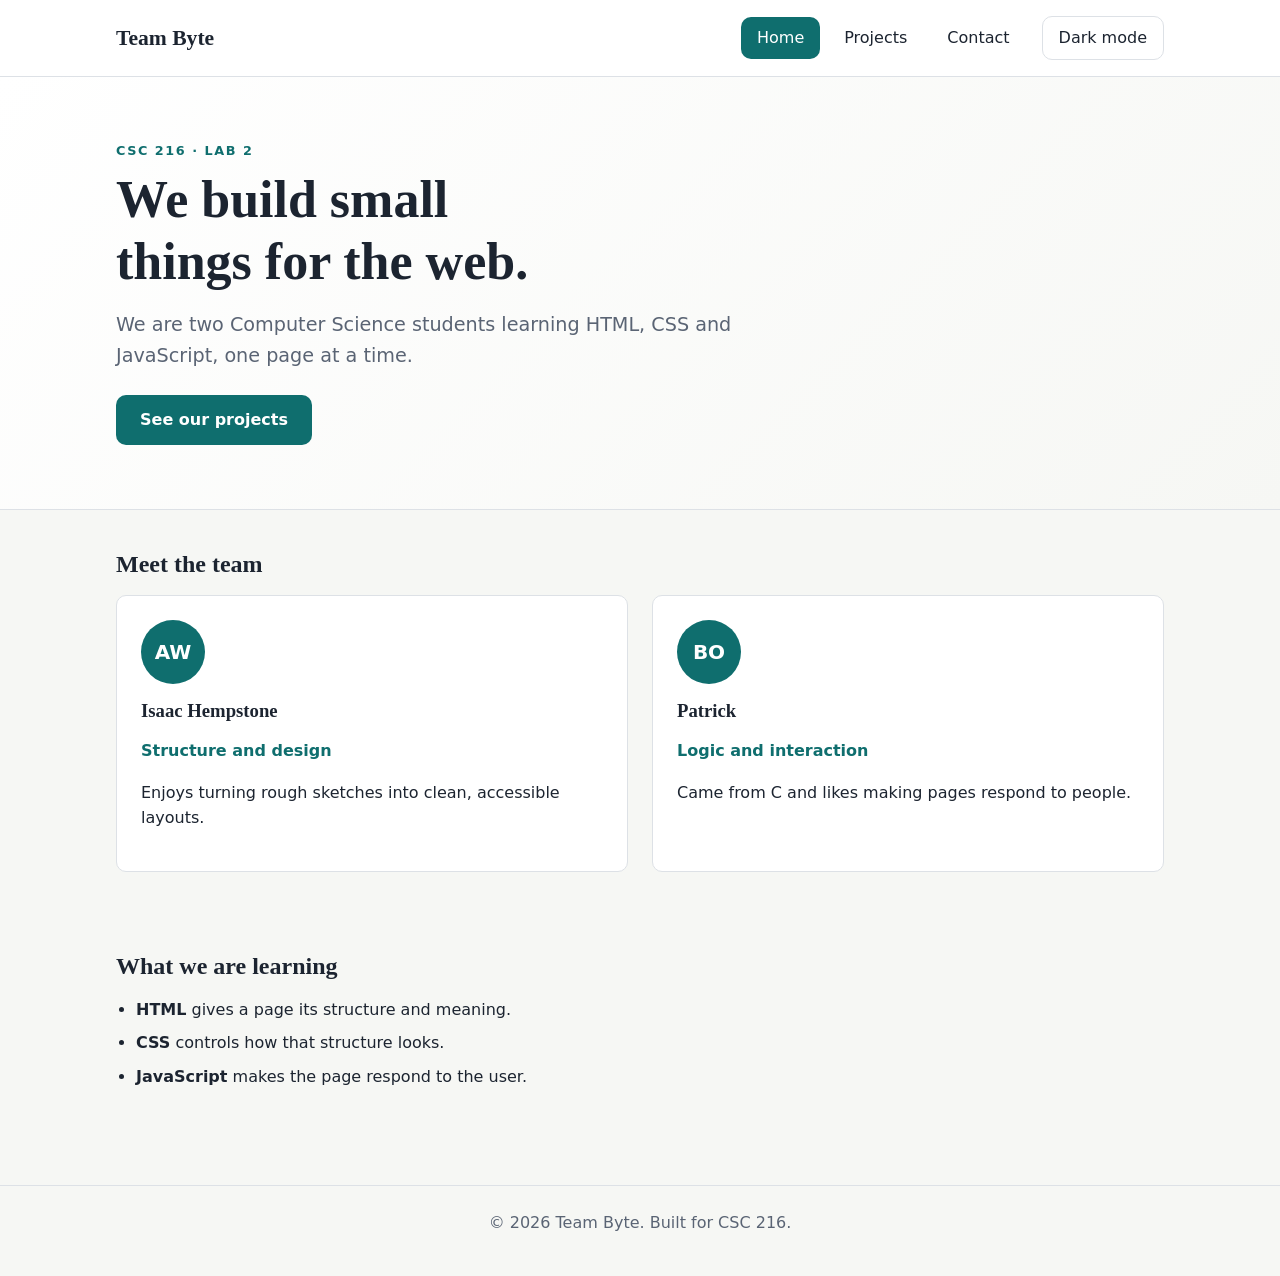
==== index.html @ 72053ac8 "Describe your changes" ====
<!doctype html>
<html lang="en">
  <head>
    <meta charset="UTF-8" />
    <meta name="viewport" content="width=device-width, initial-scale=1.0" />
    <meta
      name="description"
      content="Team Byte: a CSC 216 web development pair."
    />
    <title>Home | Team Byte</title>
    <link rel="stylesheet" href="styles.css" />
    <script src="script.js" defer></script>
  </head>
  <body>
    <a class="skip-link" href="#main">Skip to main content</a>

    <header class="site-header">
      <div class="container header-inner">
        <a class="logo" href="index.html">Team Byte</a>
        <button
          class="nav-toggle"
          type="button"
          aria-expanded="false"
          aria-controls="site-nav"
        >
          Menu
        </button>
        <nav id="site-nav" class="site-nav" aria-label="Main">
          <ul>
            <li><a href="index.html" aria-current="page">Home</a></li>
            <li><a href="projects.html">Projects</a></li>
            <li><a href="contact.html">Contact</a></li>
          </ul>
        </nav>
        <button class="theme-toggle" type="button" aria-pressed="false">
          Dark mode
        </button>
      </div>
    </header>

    <main id="main">
      <section class="hero">
        <div class="container">
          <p class="eyebrow">CSC 216 · Lab 2</p>
          <h1>We build small things for the web.</h1>
          <p class="lead">
            We are two Computer Science students learning HTML, CSS and
            JavaScript, one page at a time.
          </p>
          <a class="button" href="projects.html">See our projects</a>
        </div>
      </section>

      <section class="container section" aria-labelledby="team-heading">
        <h2 id="team-heading">Meet the team</h2>
        <div class="team-grid">
          <article class="card">
            <div class="avatar" aria-hidden="true">AW</div>
            <h3>Isaac Hempstone</h3>
            <p class="role">Structure and design</p>
            <p>Enjoys turning rough sketches into clean, accessible layouts.</p>
          </article>
          <article class="card">
            <div class="avatar" aria-hidden="true">BO</div>
            <h3>Patrick</h3>
            <p class="role">Logic and interaction</p>
            <p>Came from C and likes making pages respond to people.</p>
          </article>
        </div>
      </section>

      <section class="container section" aria-labelledby="learning-heading">
        <h2 id="learning-heading">What we are learning</h2>
        <ul class="skill-list">
          <li><strong>HTML</strong> gives a page its structure and meaning.</li>
          <li><strong>CSS</strong> controls how that structure looks.</li>
          <li>
            <strong>JavaScript</strong> makes the page respond to the user.
          </li>
        </ul>
      </section>
    </main>

    <footer class="site-footer">
      <div class="container">
        <p>© <span id="year">2026</span> Team Byte. Built for CSC 216.</p>
      </div>
    </footer>
  </body>
</html>
---- styles.css ----
/* =====================================================
   Team website stylesheet (CSC 216, Lab 2)
   One file styles every page on the site.
   ===================================================== */

/* ---------- 1. Design tokens ---------- */
:root {
  --color-bg: #f6f7f4;
  --color-surface: #ffffff;
  --color-text: #1c2430;
  --color-muted: #5a6474;
  --color-primary: #0f6e6e;
  --color-primary-dark: #0a5050;
  --color-on-primary: #ffffff;
  --color-border: #dde1e6;
  --color-error: #b3261e;
  --color-success: #1e7b3a;

  --font-body: system-ui, -apple-system, "Segoe UI", Roboto, Arial, sans-serif;
  --font-heading: Georgia, "Times New Roman", serif;

  --space-1: 0.5rem;
  --space-2: 1rem;
  --space-3: 1.5rem;
  --space-4: 2.5rem;
  --space-5: 4rem;

  --radius: 10px;
  --max-width: 1080px;
}

body.dark {
  --color-bg: #11161d;
  --color-surface: #1a212b;
  --color-text: #e7ebf0;
  --color-muted: #a2abb9;
  --color-primary: #4fc1c1;
  --color-primary-dark: #83d8d8;
  --color-on-primary: #0b1f1f;
  --color-border: #2b3340;
  --color-error: #ff8a80;
  --color-success: #7ddc97;
  color-scheme: dark;
}

/* ---------- 2. Base and reset ---------- */
*,
*::before,
*::after {
  box-sizing: border-box;
}

body {
  margin: 0;
  font-family: var(--font-body);
  font-size: 1rem;
  line-height: 1.6;
  color: var(--color-text);
  background-color: var(--color-bg);
  transition: background-color 0.3s ease, color 0.3s ease;
}

h1,
h2,
h3 {
  font-family: var(--font-heading);
  line-height: 1.2;
  margin: 0 0 var(--space-2);
}

p {
  margin: 0 0 var(--space-2);
}

a {
  color: var(--color-primary);
}

a:hover {
  color: var(--color-primary-dark);
}

img {
  max-width: 100%;
  display: block;
}

:focus-visible {
  outline: 3px solid var(--color-primary);
  outline-offset: 3px;
}

/* ---------- 3. Layout helpers ---------- */
.container {
  width: 100%;
  max-width: var(--max-width);
  margin-inline: auto;
  padding-inline: var(--space-2);
}

.section {
  padding-block: var(--space-4);
}

.skip-link {
  position: absolute;
  top: -4rem;
  left: var(--space-2);
  z-index: 100;
  padding: var(--space-1) var(--space-2);
  border-radius: var(--radius);
  background-color: var(--color-primary);
  color: var(--color-on-primary);
}

.skip-link:focus {
  top: var(--space-2);
}

/* ---------- 4. Header and navigation ---------- */
.site-header {
  position: sticky;
  top: 0;
  z-index: 10;
  background-color: var(--color-surface);
  border-bottom: 1px solid var(--color-border);
}

.header-inner {
  display: flex;
  flex-wrap: wrap;
  align-items: center;
  gap: var(--space-2);
  padding-block: var(--space-2);
}

.logo {
  margin-right: auto;
  font-family: var(--font-heading);
  font-size: 1.35rem;
  font-weight: 700;
  color: var(--color-text);
  text-decoration: none;
}

.site-nav ul {
  display: flex;
  gap: var(--space-1);
  margin: 0;
  padding: 0;
  list-style: none;
}

.site-nav a {
  display: block;
  padding: var(--space-1) var(--space-2);
  border-radius: var(--radius);
  color: var(--color-text);
  font-weight: 500;
  text-decoration: none;
}

.site-nav a:hover {
  background-color: var(--color-bg);
}

.site-nav a[aria-current="page"] {
  background-color: var(--color-primary);
  color: var(--color-on-primary);
}

.nav-toggle,
.theme-toggle {
  padding: var(--space-1) var(--space-2);
  border: 1px solid var(--color-border);
  border-radius: var(--radius);
  background-color: transparent;
  color: var(--color-text);
  font: inherit;
  cursor: pointer;
}

.theme-toggle[aria-pressed="true"] {
  border-color: var(--color-primary);
  color: var(--color-primary);
}

.nav-toggle {
  display: none;
}

/* ---------- 5. Buttons and hero ---------- */
.button {
  display: inline-block;
  padding: 0.75rem 1.5rem;
  border: none;
  border-radius: var(--radius);
  background-color: var(--color-primary);
  color: var(--color-on-primary);
  font: inherit;
  font-weight: 600;
  text-decoration: none;
  cursor: pointer;
  transition: background-color 0.2s ease, transform 0.2s ease;
}

.button:hover {
  background-color: var(--color-primary-dark);
  color: var(--color-on-primary);
  transform: translateY(-2px);
}

.hero {
  padding-block: var(--space-5);
  background: linear-gradient(135deg, var(--color-surface), var(--color-bg));
  border-bottom: 1px solid var(--color-border);
}

.hero h1 {
  max-width: 18ch;
  font-size: clamp(2rem, 5vw, 3.25rem);
}

.eyebrow {
  margin-bottom: var(--space-1);
  color: var(--color-primary);
  font-size: 0.8rem;
  font-weight: 700;
  letter-spacing: 0.12em;
  text-transform: uppercase;
}

.lead {
  max-width: 55ch;
  margin-bottom: var(--space-3);
  color: var(--color-muted);
  font-size: 1.2rem;
}

.page-header {
  padding-block: var(--space-4) var(--space-2);
}

/* ---------- 6. Cards and grids ---------- */
.team-grid,
.project-grid {
  display: grid;
  grid-template-columns: repeat(auto-fit, minmax(260px, 1fr));
  gap: var(--space-3);
}

.card {
  padding: var(--space-3);
  border: 1px solid var(--color-border);
  border-radius: var(--radius);
  background-color: var(--color-surface);
}

.avatar {
  display: grid;
  place-items: center;
  width: 64px;
  height: 64px;
  margin-bottom: var(--space-2);
  border-radius: 50%;
  background-color: var(--color-primary);
  color: var(--color-on-primary);
  font-size: 1.25rem;
  font-weight: 700;
}

.role {
  color: var(--color-primary);
  font-weight: 600;
}

.skill-list {
  padding-left: 1.25rem;
}

.skill-list li {
  margin-bottom: var(--space-1);
}

/* ---------- 7. Projects page ---------- */
.filters {
  display: flex;
  flex-wrap: wrap;
  gap: var(--space-1);
  margin-bottom: var(--space-2);
}

.filter-btn {
  padding: 0.4rem 1rem;
  border: 1px solid var(--color-border);
  border-radius: 999px;
  background-color: var(--color-surface);
  color: var(--color-text);
  font: inherit;
  cursor: pointer;
}

.filter-btn[aria-pressed="true"] {
  border-color: var(--color-primary);
  background-color: var(--color-primary);
  color: var(--color-on-primary);
}

.project-count {
  color: var(--color-muted);
}

.tag {
  display: inline-block;
  margin-bottom: var(--space-1);
  color: var(--color-primary);
  font-size: 0.75rem;
  font-weight: 700;
  letter-spacing: 0.06em;
  text-transform: uppercase;
}

/* ---------- 8. Contact form ---------- */
.contact-form {
  max-width: 560px;
  padding-bottom: var(--space-4);
}

.field {
  margin-bottom: var(--space-3);
}

label {
  display: block;
  margin-bottom: 0.35rem;
  font-weight: 600;
}

input,
select,
textarea {
  width: 100%;
  padding: 0.65rem 0.8rem;
  border: 1px solid var(--color-border);
  border-radius: var(--radius);
  background-color: var(--color-surface);
  color: var(--color-text);
  font: inherit;
}

input:focus,
select:focus,
textarea:focus {
  border-color: var(--color-primary);
}

input[aria-invalid="true"],
textarea[aria-invalid="true"] {
  border-color: var(--color-error);
}

.hint,
.error {
  margin: 0.35rem 0 0;
  font-size: 0.9rem;
}

.hint {
  color: var(--color-muted);
}

.error {
  min-height: 1.4em;
  color: var(--color-error);
}

.form-status {
  margin-top: var(--space-2);
  color: var(--color-success);
  font-weight: 600;
}

/* ---------- 9. Footer ---------- */
.site-footer {
  margin-top: var(--space-4);
  padding-block: var(--space-3);
  border-top: 1px solid var(--color-border);
  color: var(--color-muted);
  text-align: center;
}

/* ---------- 10. Small screens ---------- */
@media (max-width: 700px) {
  .nav-toggle {
    display: inline-block;
  }

  .site-nav {
    display: none;
    order: 3;
    width: 100%;
  }

  .site-nav.open {
    display: block;
  }

  .site-nav ul {
    flex-direction: column;
  }

  .section {
    padding-block: var(--space-3);
  }
}

/* ---------- 11. Respect reduced-motion preferences ---------- */
@media (prefers-reduced-motion: reduce) {
  *,
  *::before,
  *::after {
    transition: none !important;
  }
}
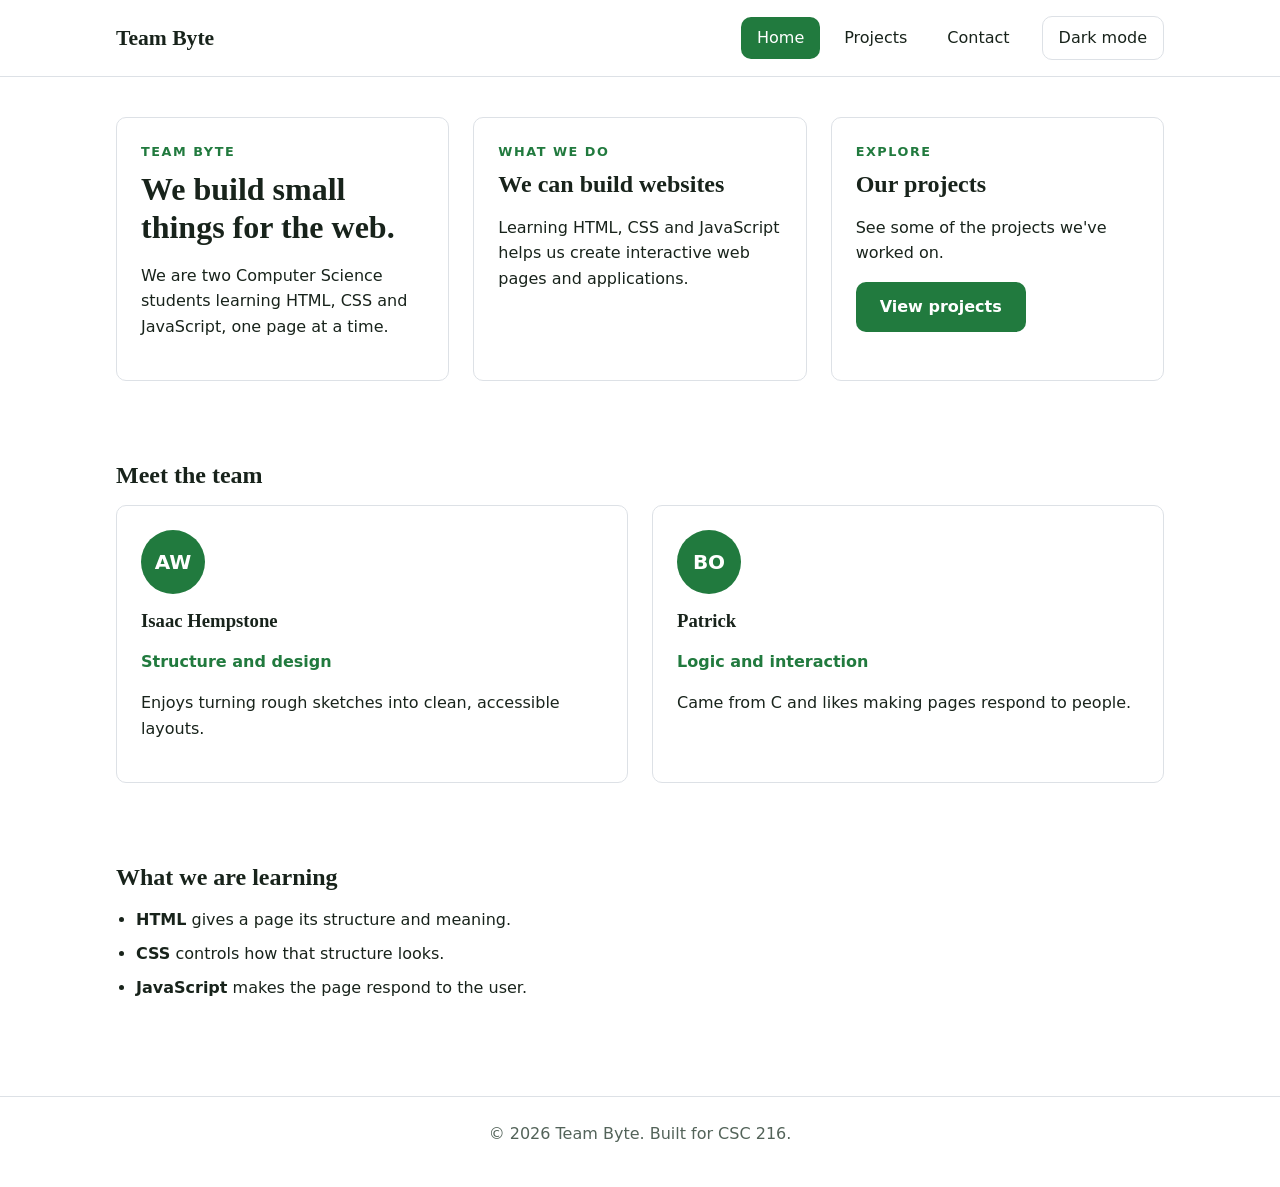
==== commit 1fd4a9ed: "Update website cards and styling" ====
--- a/index.html
+++ b/index.html
@@ -39,16 +39,29 @@
     </header>
 
     <main id="main">
-      <section class="hero">
-        <div class="container">
-          <p class="eyebrow">CSC 216 · Lab 2</p>
+      <section class="container featured-grid" aria-label="Featured content">
+        <article class="card feature-card">
+          <p class="eyebrow">Team Byte</p>
           <h1>We build small things for the web.</h1>
-          <p class="lead">
+          <p>
             We are two Computer Science students learning HTML, CSS and
             JavaScript, one page at a time.
           </p>
-          <a class="button" href="projects.html">See our projects</a>
-        </div>
+        </article>
+        <article class="card feature-card">
+          <p class="eyebrow">What we do</p>
+          <h2>We can build websites</h2>
+          <p>
+            Learning HTML, CSS and JavaScript helps us create interactive web
+            pages and applications.
+          </p>
+        </article>
+        <article class="card feature-card">
+          <p class="eyebrow">Explore</p>
+          <h2>Our projects</h2>
+          <p>See some of the projects we've worked on.</p>
+          <a class="button" href="projects.html">View projects</a>
+        </article>
       </section>
 
       <section class="container section" aria-labelledby="team-heading">
--- a/styles.css
+++ b/styles.css
@@ -5,13 +5,15 @@
 
 /* ---------- 1. Design tokens ---------- */
 :root {
-  --color-bg: #f6f7f4;
+  --color-bg: #ffffff;
   --color-surface: #ffffff;
-  --color-text: #1c2430;
-  --color-muted: #5a6474;
-  --color-primary: #0f6e6e;
-  --color-primary-dark: #0a5050;
+  --color-text: #18231b;
+  --color-muted: #536359;
+  --color-primary: #217a3e;
+  --color-primary-dark: #155d2e;
   --color-on-primary: #ffffff;
+  --color-card-hover: #f1f8f2;
+  --color-card-shadow: rgb(33 122 62 / 12%);
   --color-border: #dde1e6;
   --color-error: #b3261e;
   --color-success: #1e7b3a;
@@ -30,14 +32,16 @@
 }
 
 body.dark {
-  --color-bg: #11161d;
-  --color-surface: #1a212b;
-  --color-text: #e7ebf0;
-  --color-muted: #a2abb9;
-  --color-primary: #4fc1c1;
-  --color-primary-dark: #83d8d8;
-  --color-on-primary: #0b1f1f;
-  --color-border: #2b3340;
+  --color-bg: #101b13;
+  --color-surface: #19271d;
+  --color-text: #e8f1e9;
+  --color-muted: #a8b9ab;
+  --color-primary: #86d99a;
+  --color-primary-dark: #a4e7b1;
+  --color-on-primary: #102016;
+  --color-card-hover: #203829;
+  --color-card-shadow: rgb(134 217 154 / 12%);
+  --color-border: #34483a;
   --color-error: #ff8a80;
   --color-success: #7ddc97;
   color-scheme: dark;
@@ -57,7 +61,9 @@
   line-height: 1.6;
   color: var(--color-text);
   background-color: var(--color-bg);
-  transition: background-color 0.3s ease, color 0.3s ease;
+  transition:
+    background-color 0.3s ease,
+    color 0.3s ease;
 }
 
 h1,
@@ -201,7 +207,9 @@
   font-weight: 600;
   text-decoration: none;
   cursor: pointer;
-  transition: background-color 0.2s ease, transform 0.2s ease;
+  transition:
+    background-color 0.2s ease,
+    transform 0.2s ease;
 }
 
 .button:hover {
@@ -241,6 +249,26 @@
   padding-block: var(--space-4) var(--space-2);
 }
 
+.featured-grid {
+  display: grid;
+  grid-template-columns: repeat(auto-fit, minmax(240px, 1fr));
+  gap: var(--space-3);
+  padding-block: var(--space-4);
+}
+
+.feature-card {
+  min-height: 220px;
+}
+
+.feature-card h1 {
+  max-width: 18ch;
+  font-size: 2rem;
+}
+
+.feature-card h2 {
+  font-size: 1.5rem;
+}
+
 /* ---------- 6. Cards and grids ---------- */
 .team-grid,
 .project-grid {
@@ -254,6 +282,17 @@
   border: 1px solid var(--color-border);
   border-radius: var(--radius);
   background-color: var(--color-surface);
+  transition:
+    background-color 0.2s ease,
+    border-color 0.2s ease,
+    box-shadow 0.2s ease;
+}
+
+.card:hover,
+.card:focus-within {
+  border-color: var(--color-primary);
+  background-color: var(--color-card-hover);
+  box-shadow: 0 8px 20px var(--color-card-shadow);
 }
 
 .avatar {
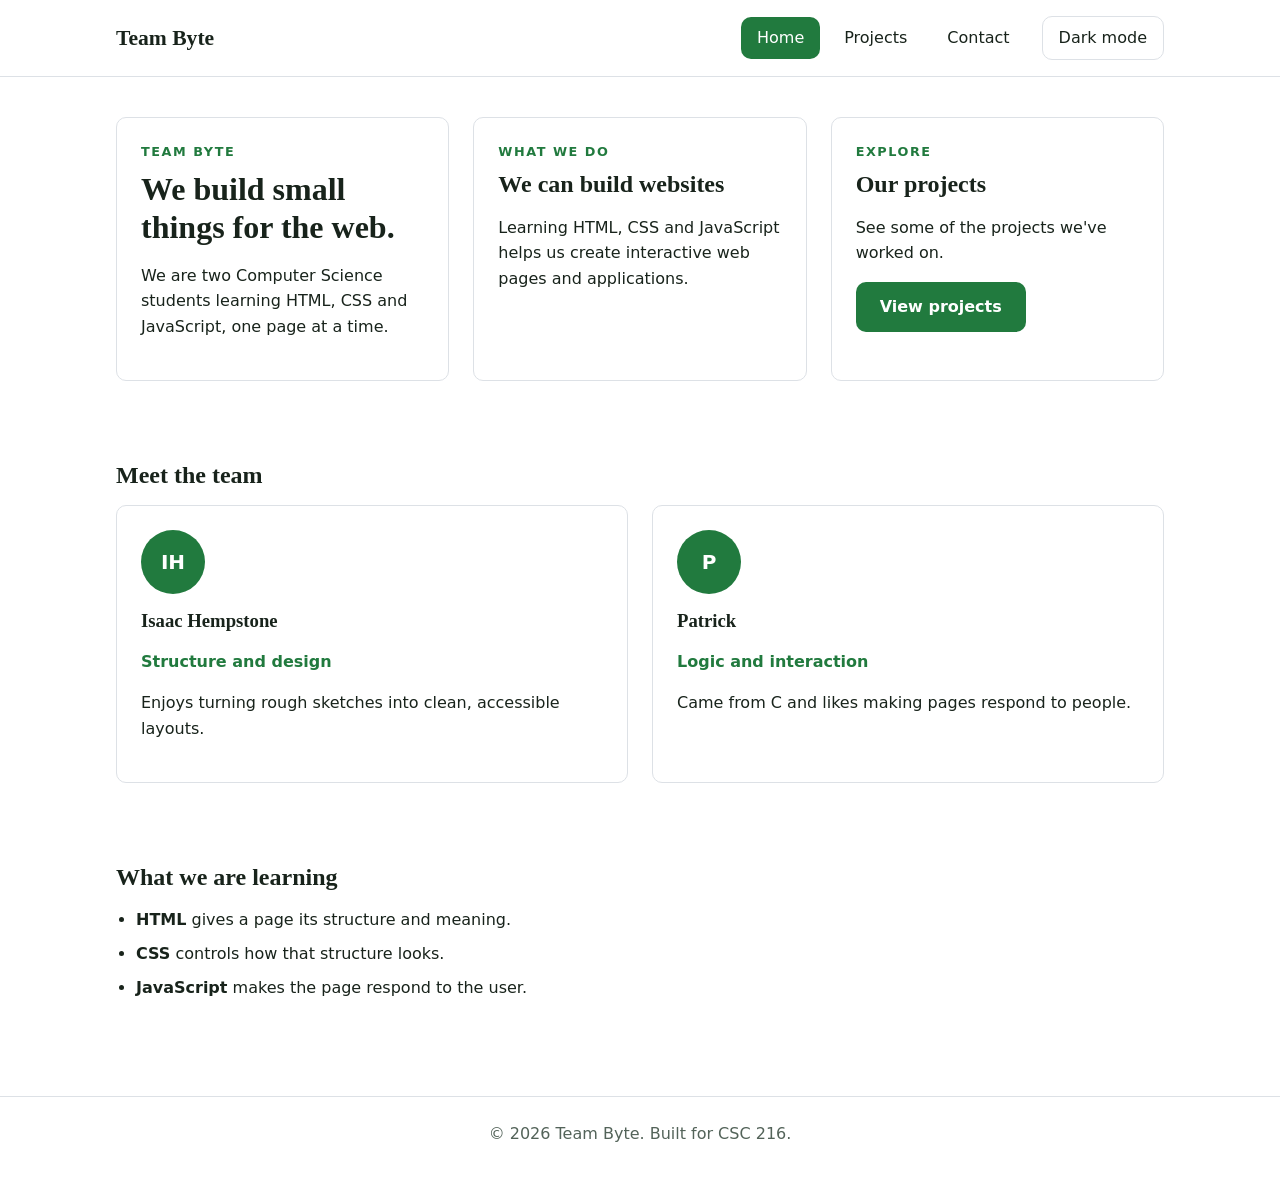
==== commit 0c9430c9: "Update team member avatars in the index.html" ====
--- a/index.html
+++ b/index.html
@@ -68,13 +68,13 @@
         <h2 id="team-heading">Meet the team</h2>
         <div class="team-grid">
           <article class="card">
-            <div class="avatar" aria-hidden="true">AW</div>
+            <div class="avatar" aria-hidden="true">IH</div>
             <h3>Isaac Hempstone</h3>
             <p class="role">Structure and design</p>
             <p>Enjoys turning rough sketches into clean, accessible layouts.</p>
           </article>
           <article class="card">
-            <div class="avatar" aria-hidden="true">BO</div>
+            <div class="avatar" aria-hidden="true">P</div>
             <h3>Patrick</h3>
             <p class="role">Logic and interaction</p>
             <p>Came from C and likes making pages respond to people.</p>
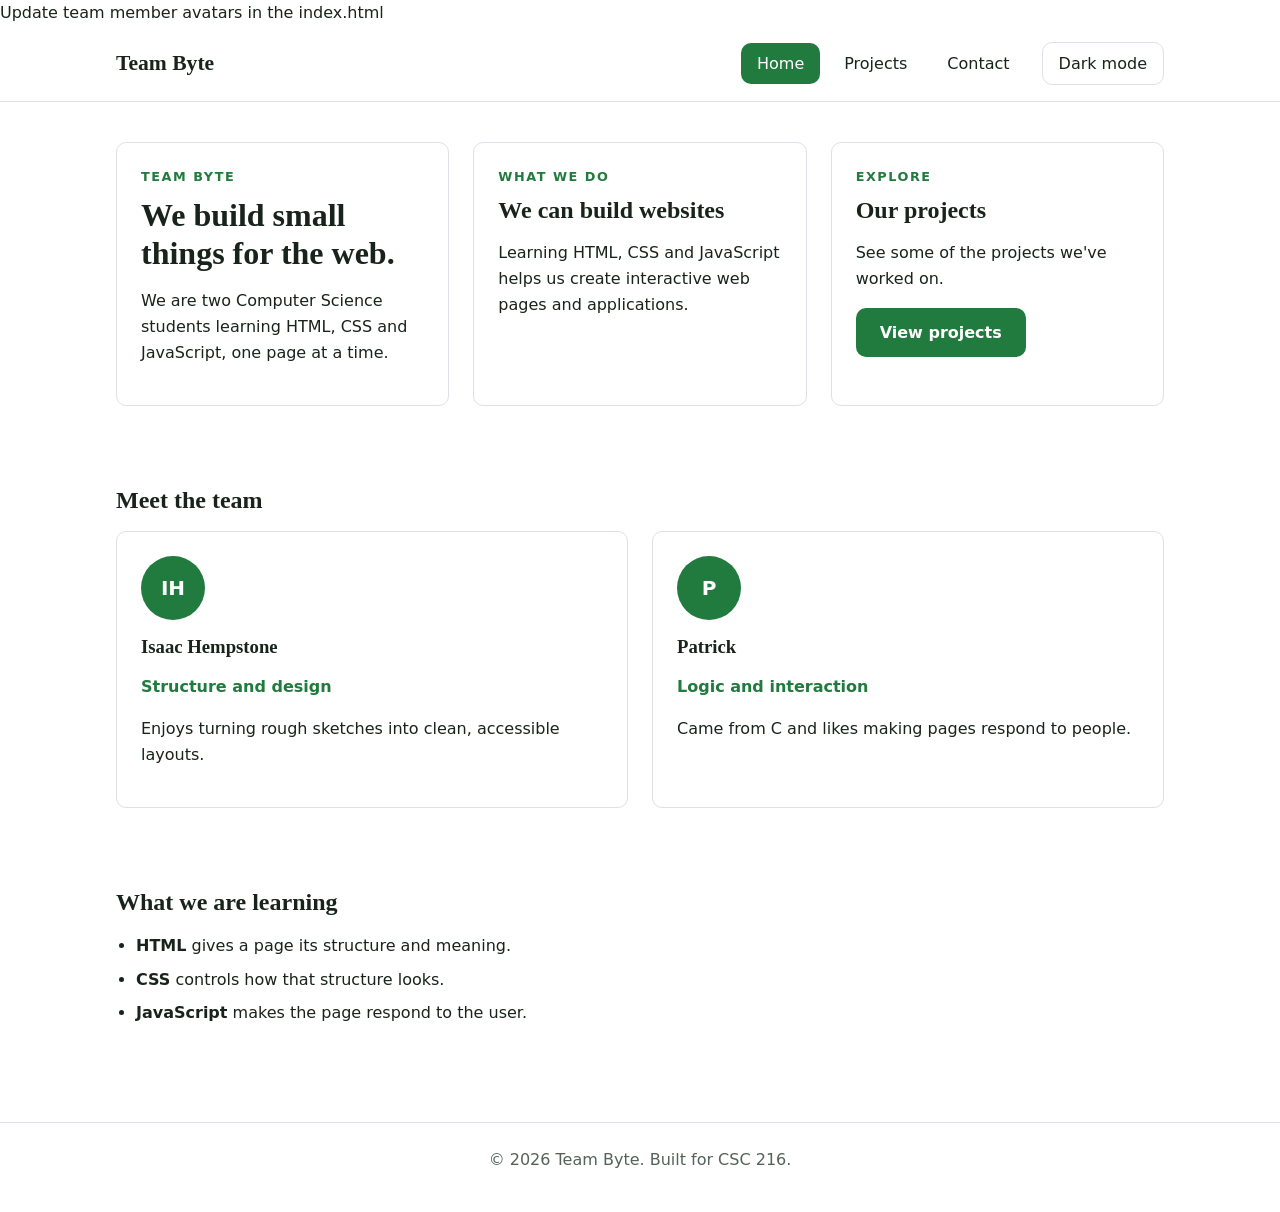
==== commit 0894ec5b: "Update team member avatars in the index.html" ====
--- a/index.html
+++ b/index.html
@@ -7,7 +7,7 @@
       name="description"
       content="Team Byte: a CSC 216 web development pair."
     />
-    <title>Home | Team Byte</title>
+    <title>Home | Web Development</title>
     <link rel="stylesheet" href="styles.css" />
     <script src="script.js" defer></script>
   </head>
@@ -15,6 +15,7 @@
     <a class="skip-link" href="#main">Skip to main content</a>
 
     <header class="site-header">
+      Update team member avatars in the index.html
       <div class="container header-inner">
         <a class="logo" href="index.html">Team Byte</a>
         <button
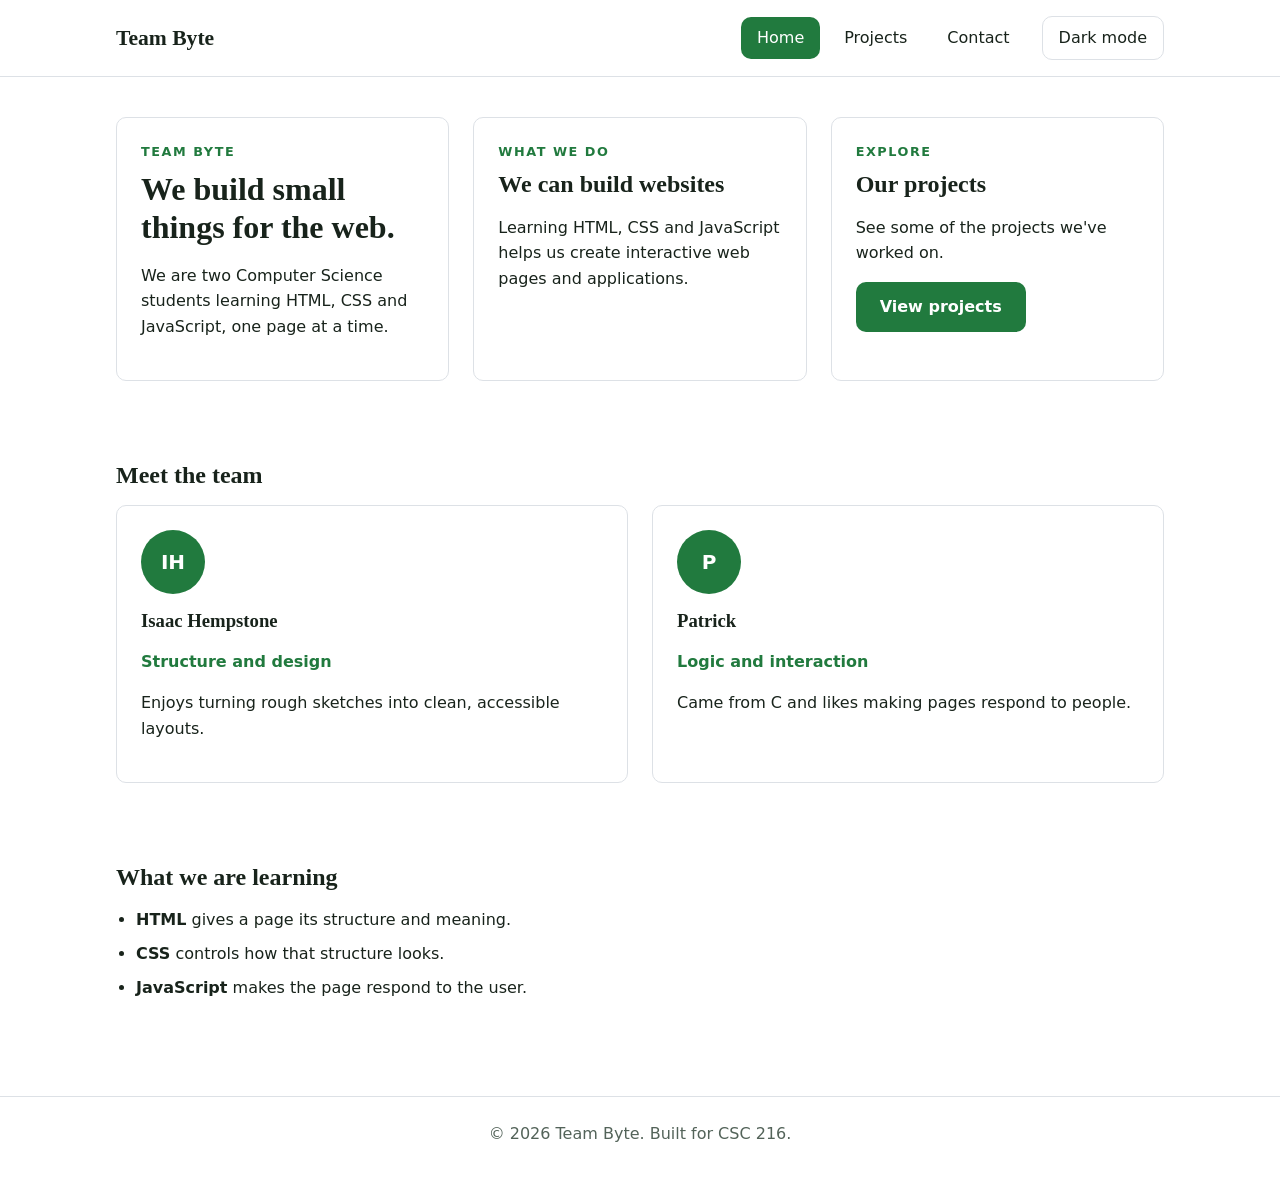
==== commit 95399000: "Remove unnecessary comment from index.html" ====
--- a/index.html
+++ b/index.html
@@ -15,7 +15,6 @@
     <a class="skip-link" href="#main">Skip to main content</a>
 
     <header class="site-header">
-      Update team member avatars in the index.html
       <div class="container header-inner">
         <a class="logo" href="index.html">Team Byte</a>
         <button
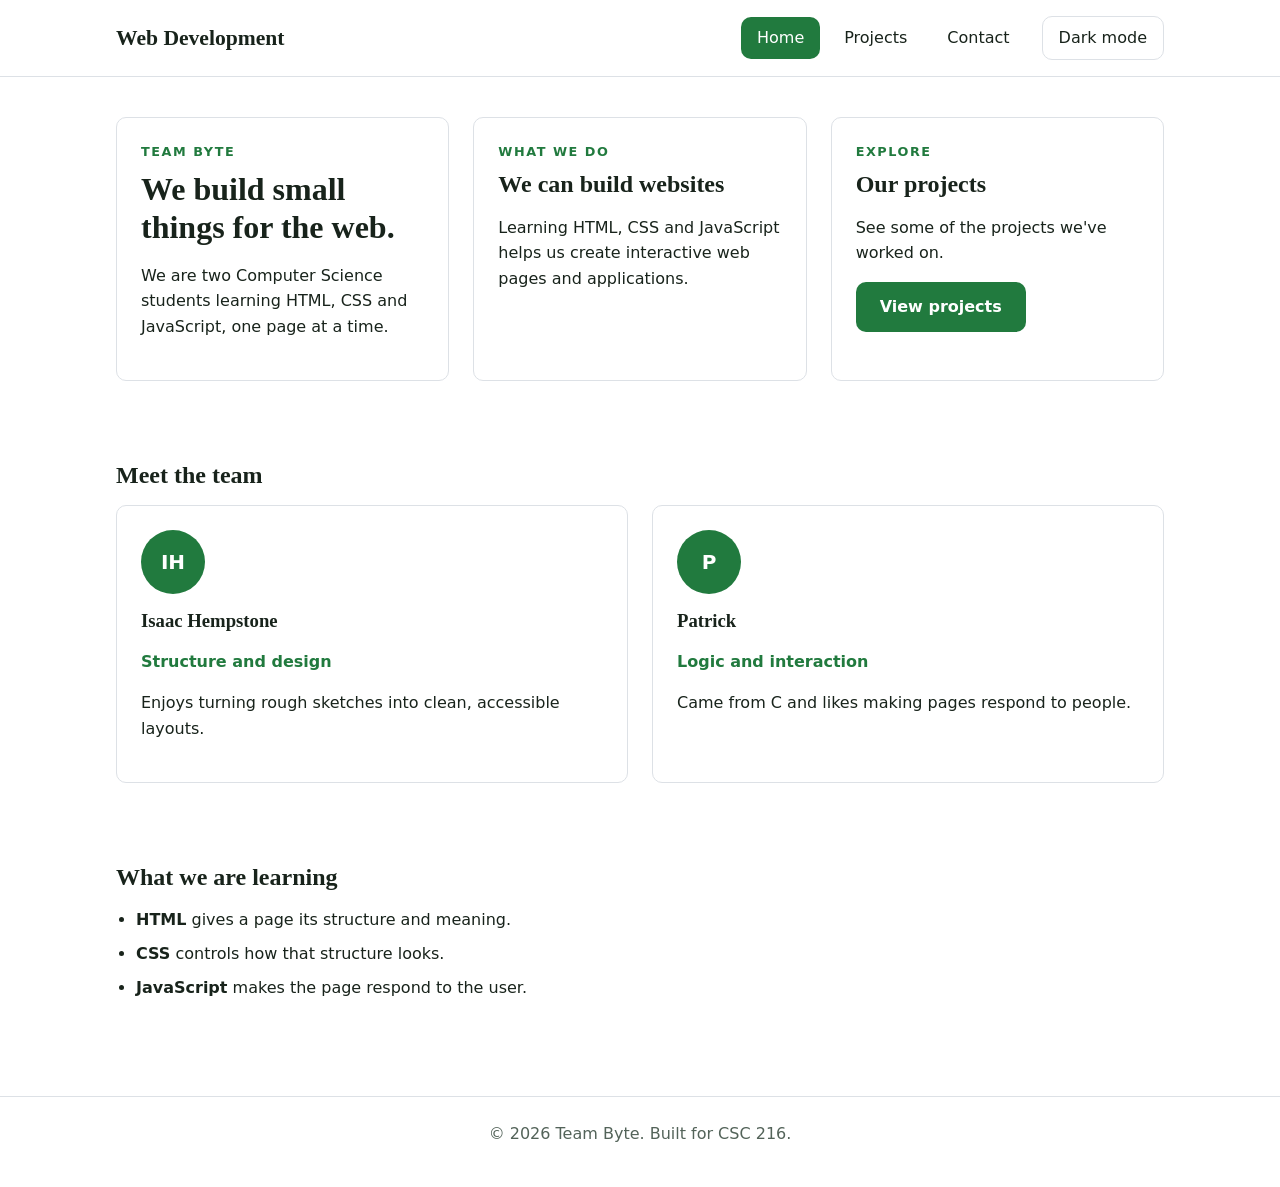
==== commit c7083a2b: "Update logo text from "Team Byte" to "Web Development" in index.html" ====
--- a/index.html
+++ b/index.html
@@ -16,7 +16,7 @@
 
     <header class="site-header">
       <div class="container header-inner">
-        <a class="logo" href="index.html">Team Byte</a>
+        <a class="logo" href="index.html">Web Development</a>
         <button
           class="nav-toggle"
           type="button"
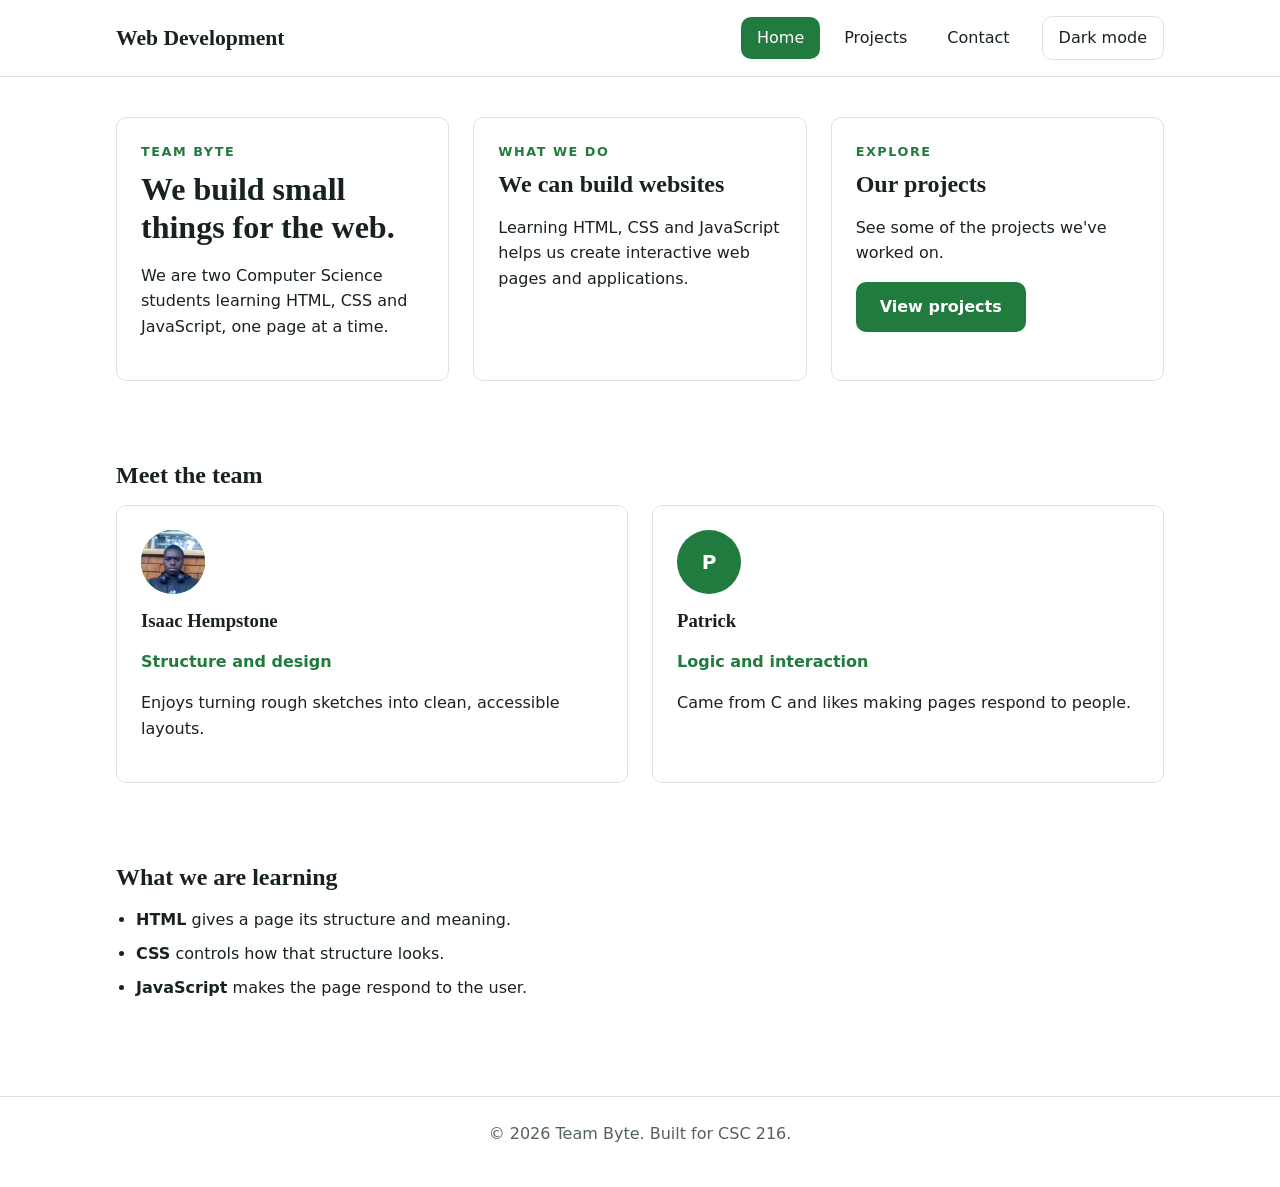
==== commit e135f656: "Refactor code structure for improved readability and maintainability" ====
--- a/index.html
+++ b/index.html
@@ -68,7 +68,15 @@
         <h2 id="team-heading">Meet the team</h2>
         <div class="team-grid">
           <article class="card">
-            <div class="avatar" aria-hidden="true">IH</div>
+            <div class="avatar" aria-hidden="true">
+              <img
+                src="isaac.jpg"
+                alt=""
+                width="64"
+                height="64"
+                style="border-radius: 50%; object-fit: cover;"
+              />
+            </div>
             <h3>Isaac Hempstone</h3>
             <p class="role">Structure and design</p>
             <p>Enjoys turning rough sketches into clean, accessible layouts.</p>
